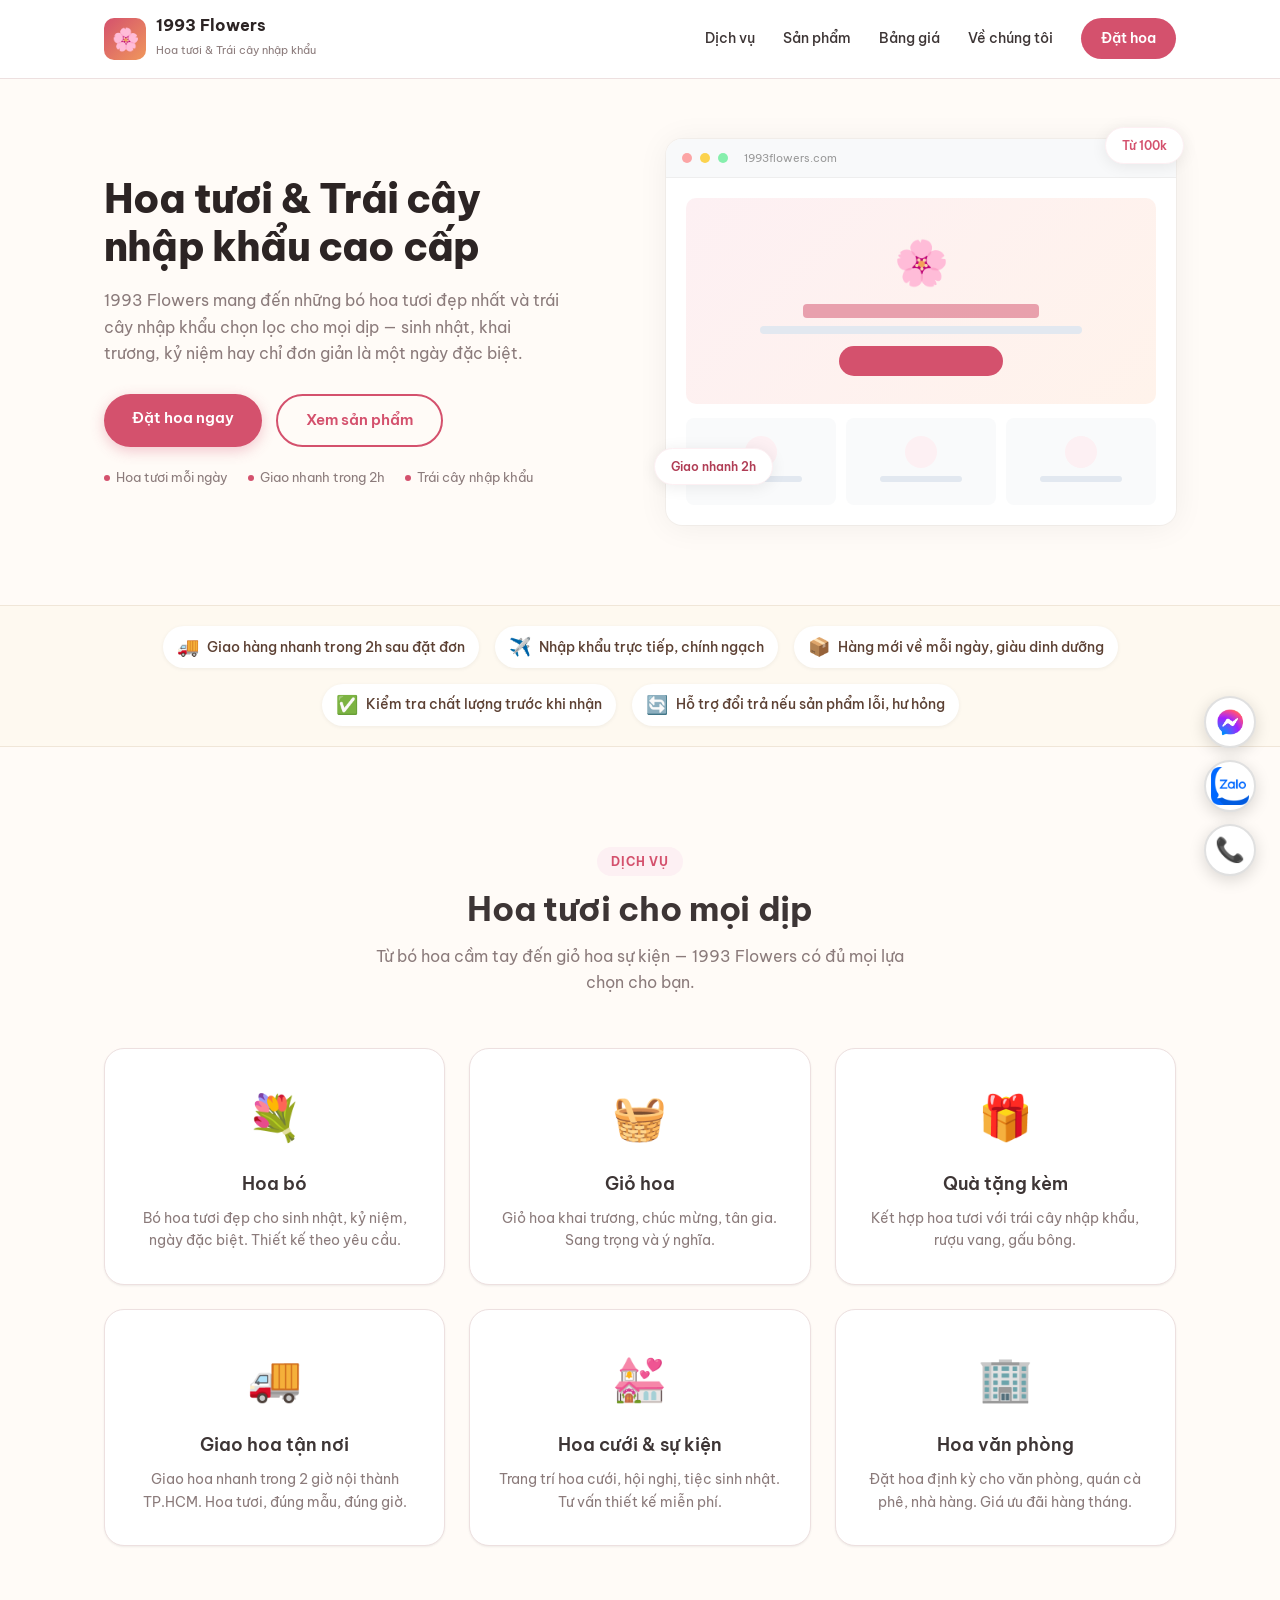
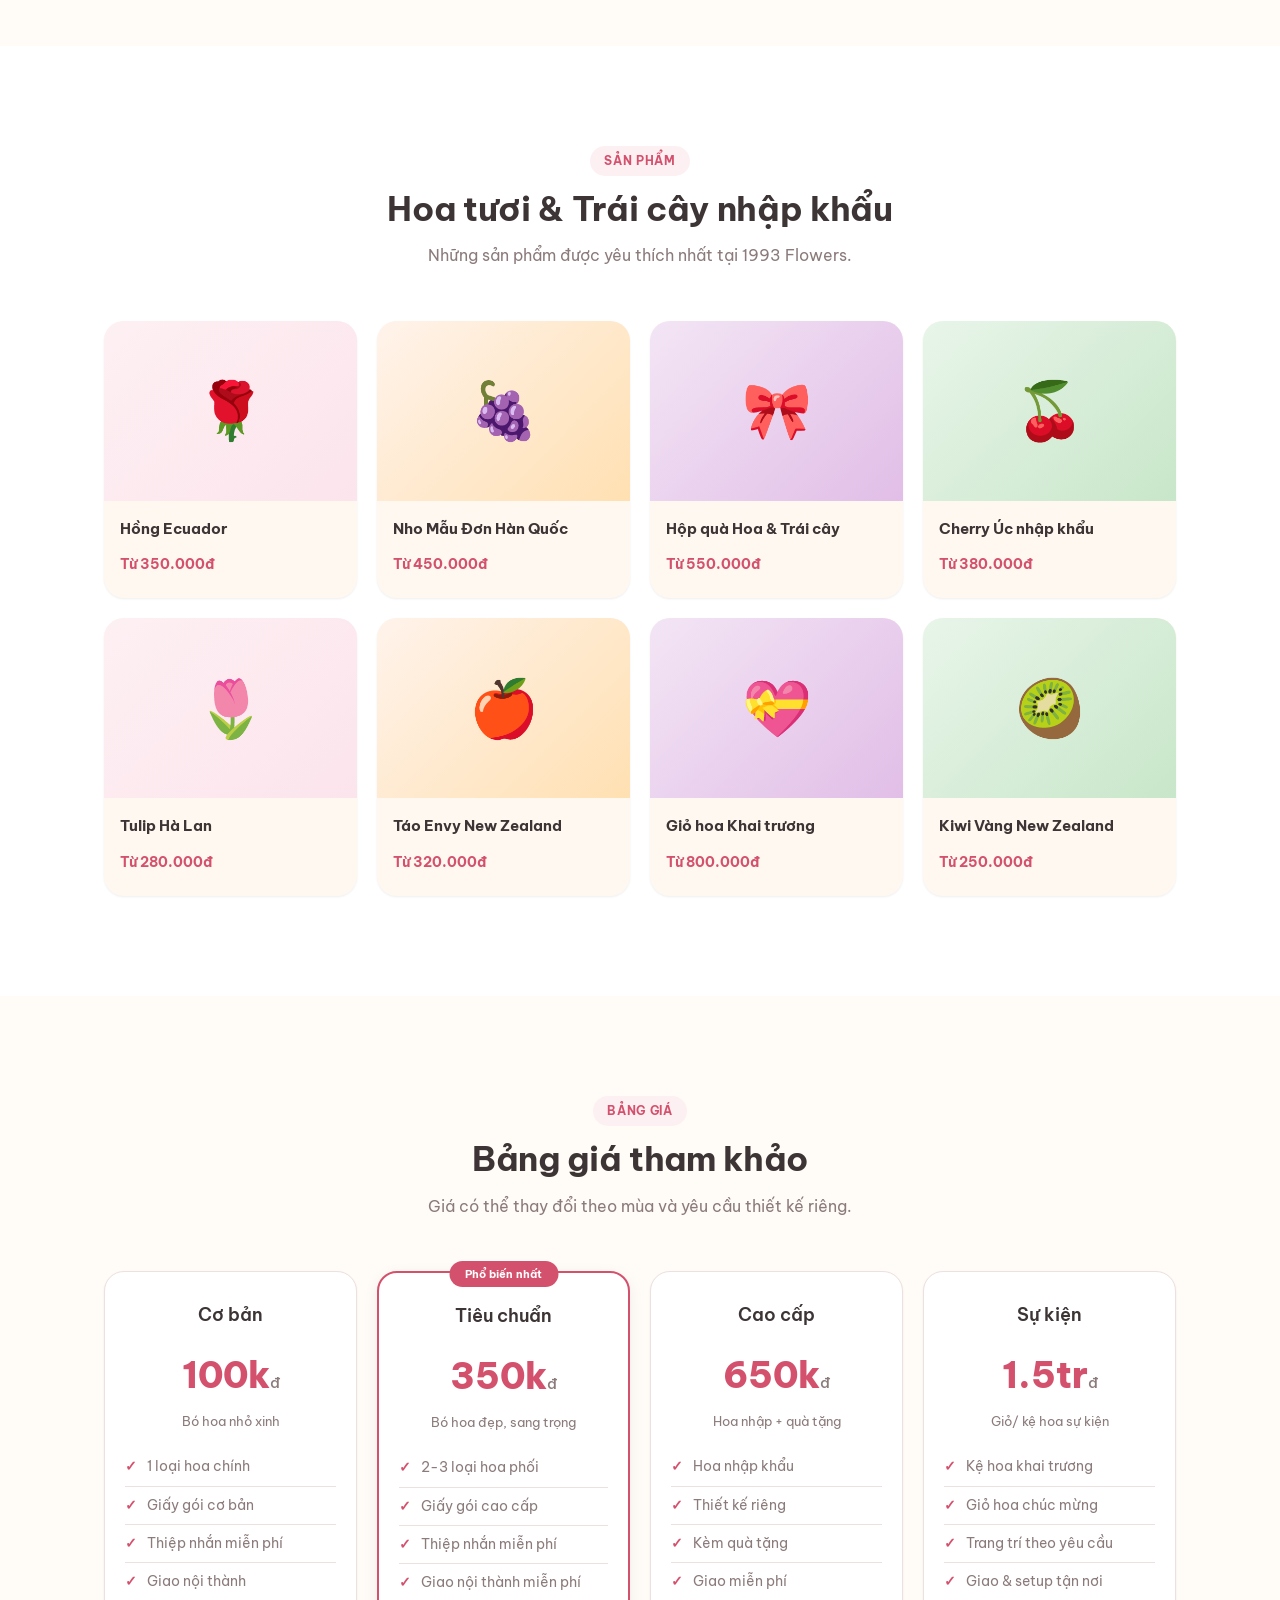
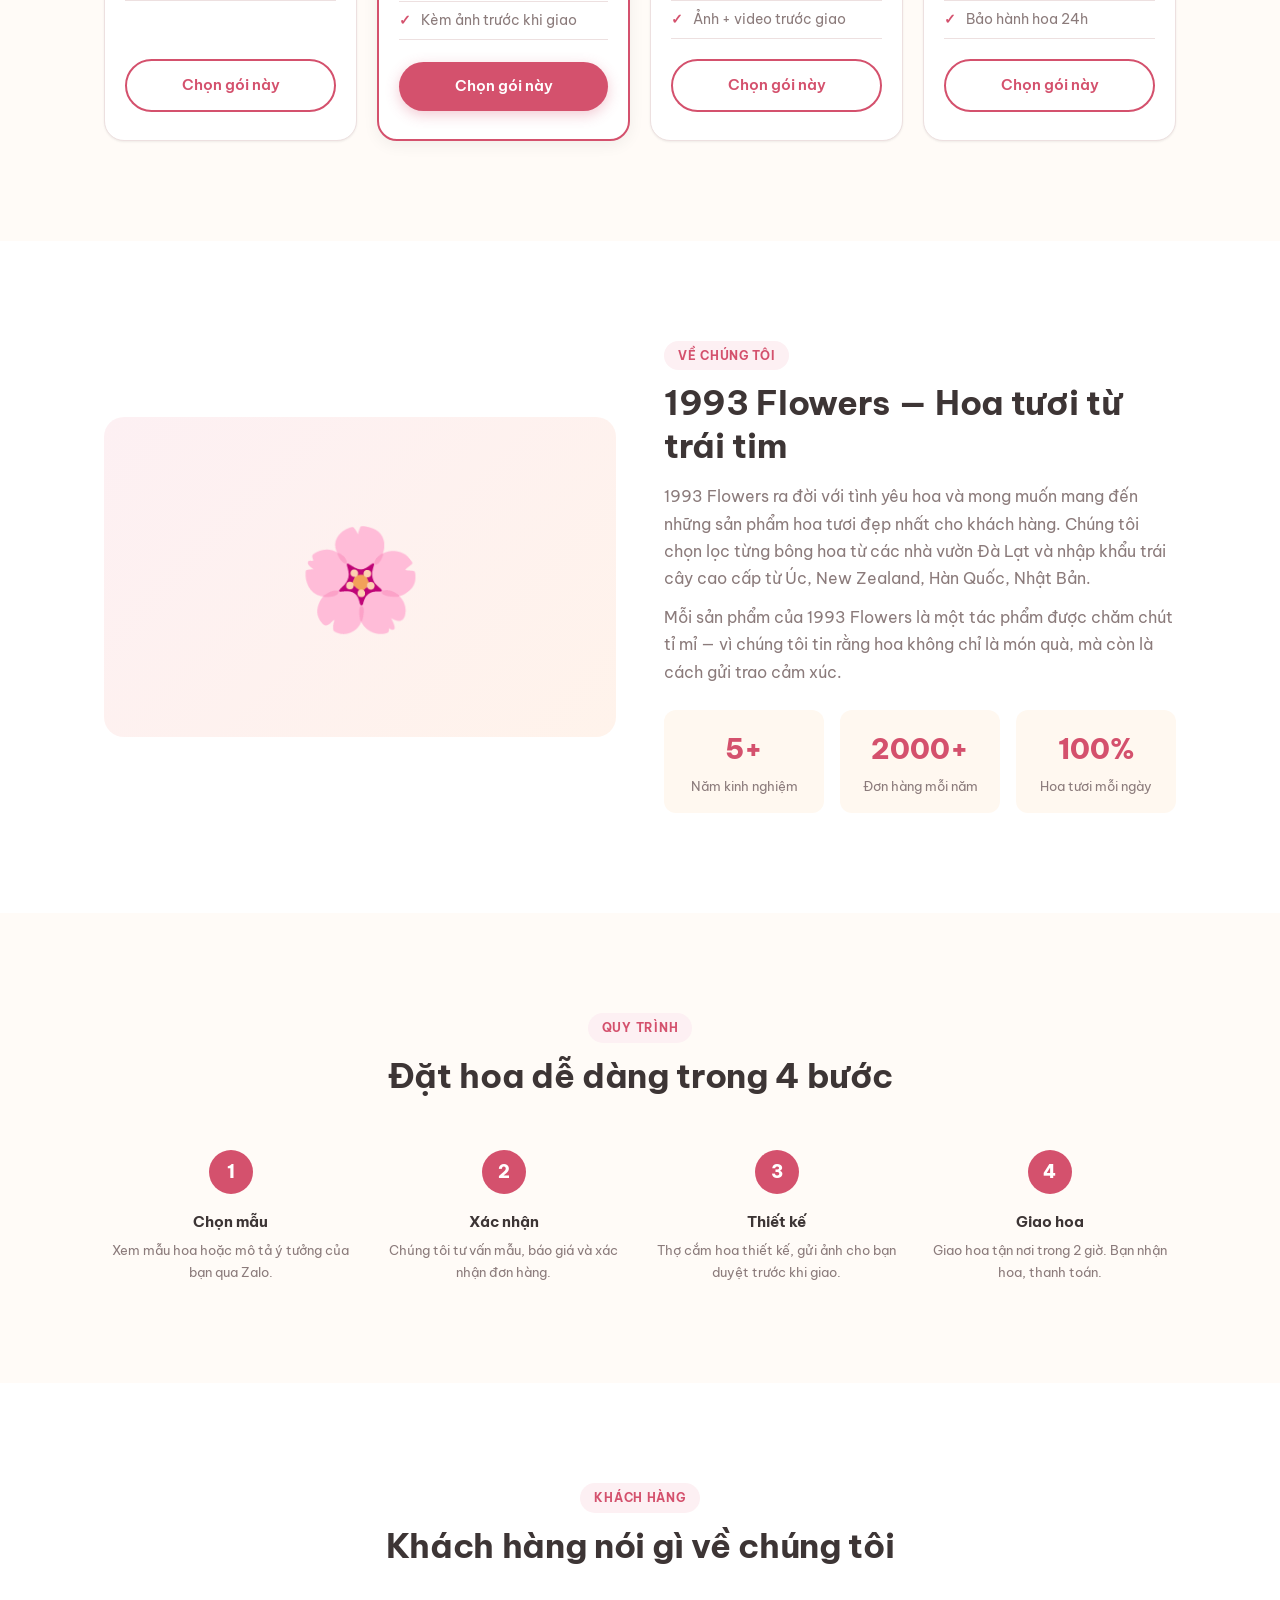
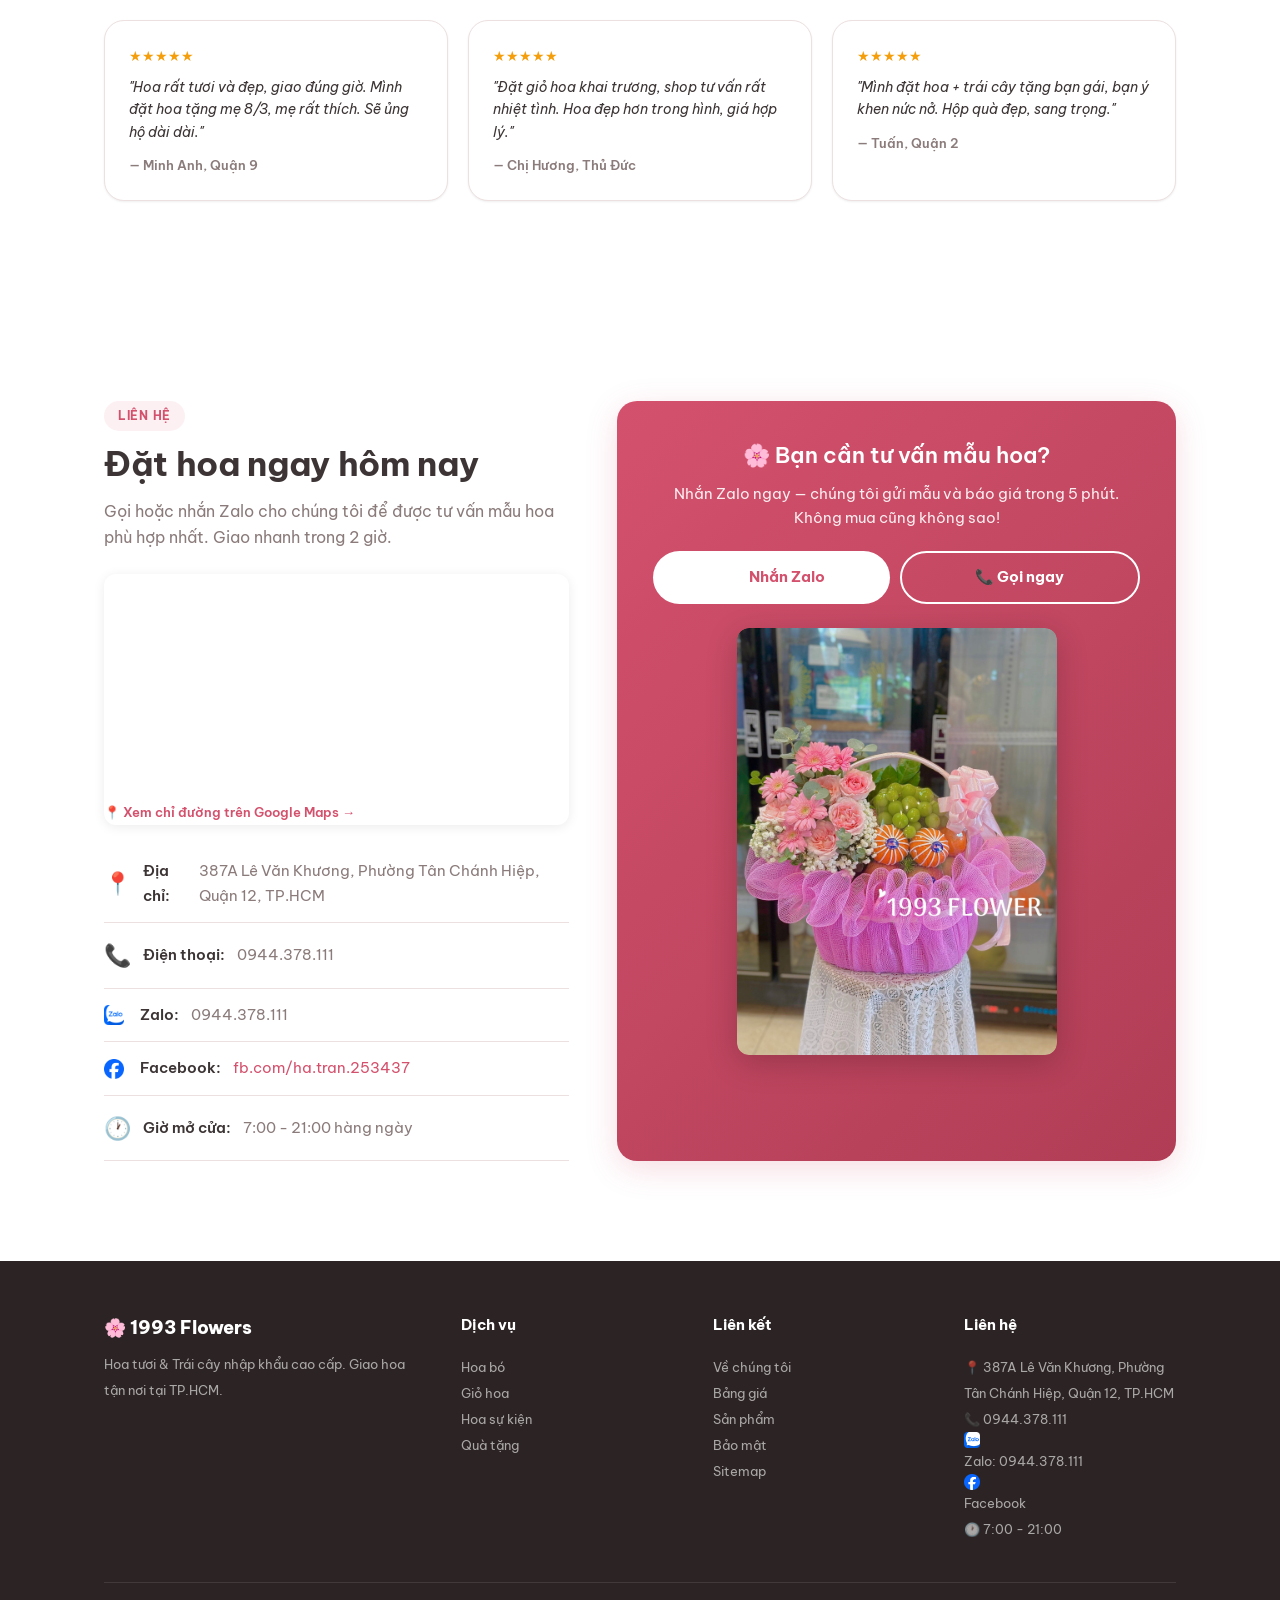
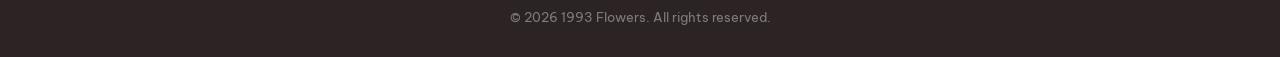
==== index.html @ 3d6bf8b6 "Initial commit: 1993 Flowers website - hoa tuoi & trai cay nhap khau" ====
<!DOCTYPE html>
<html lang="vi">
<head>
  <meta charset="UTF-8" />
  <meta name="viewport" content="width=device-width, initial-scale=1.0" />
  <meta name="robots" content="index, follow, max-snippet:160, max-image-preview:large" />
  <link rel="preconnect" href="https://fonts.googleapis.com">
  <link rel="preconnect" href="https://fonts.gstatic.com" crossorigin>
  <link href="https://fonts.googleapis.com/css2?family=Be+Vietnam+Pro:wght@400;600;700;800&display=swap" rel="stylesheet">
  <title>1993 Flowers — Hoa tươi & Trái cây nhập khẩu Quận 12</title>
  <meta name="description" content="1993 Flowers chuyên hoa tươi, hoa sự kiện và trái cây nhập khẩu cao cấp tại Quận 12, TP.HCM. Giao hoa tận nơi, đẹp và tươi mới mỗi ngày." />
  <meta property="og:title" content="1993 Flowers — Hoa tươi & Trái cây nhập khẩu Quận 12" />
  <meta property="og:description" content="1993 Flowers chuyên hoa tươi và trái cây nhập khẩu cao cấp tại Quận 12. Giao hoa tận nơi." />
  <meta property="og:type" content="website" />
  <meta property="og:locale" content="vi_VN" />
  <meta property="og:url" content="https://1993flowers.com/" />
  <meta property="og:image" content="https://1993flowers.com/images/og-image.png" />
  <meta name="twitter:card" content="summary_large_image" />
  <meta name="twitter:title" content="1993 Flowers — Hoa tươi & Trái cây nhập khẩu Quận 12" />
  <meta name="twitter:description" content="1993 Flowers chuyên hoa tươi và trái cây nhập khẩu cao cấp tại Quận 12." />
  <meta name="twitter:image" content="https://1993flowers.com/images/og-image.png" />
  <link rel="icon" href="data:image/svg+xml,<svg xmlns=%27http://www.w3.org/2000/svg%27 viewBox=%270 0 100 100%27><text y=%27.9em%27 font-size=%2790%27>🌸</text></svg>" />
  <link rel="canonical" href="https://1993flowers.com/" />
  <meta name="theme-color" content="#D4516D" />
  <link rel="stylesheet" href="css/style.css" />
  <script type="application/ld+json">
  {"@context":"https://schema.org","@graph":[{"@type":"Florist","@id":"https://1993flowers.com/#florist","name":"1993 Flowers","alternateName":["Tiệm Hoa 1993"],"url":"https://1993flowers.com/","address":{"@type":"PostalAddress","streetAddress":"387A Lê Văn Khương, Phường Tân Chánh Hiệp","addressLocality":"Quận 12, TP.HCM","addressCountry":"VN"},""telephone":"+849****8111","sameAs":["https://www.facebook.com/ha.tran.253437"],"priceRange"0đ - 5.000.000đ","image":"https://1993flowers.com/images/og-image.png"},{"@type":"WebSite","@id":"https://1993flowers.com/#website","name":"1993 Flowers","url":"https://1993flowers.com/"}]}
  </script>
</head>
<body>

<header class="site-header" id="top">
  <div class="container header-inner">
    <a class="logo" href="#top">
      <div class="logo-icon">🌸</div>
      <span class="logo-text"><strong>1993 Flowers</strong><small>Hoa tươi & Trái cây nhập khẩu</small></span>
    </a>
    <button class="nav-toggle" onclick="toggleNav()" aria-label="Mở menu"><span></span><span></span><span></span></button>
    <nav class="main-nav">
      <a href="#services">Dịch vụ</a><a href="#products">Sản phẩm</a><a href="#pricing">Bảng giá</a><a href="#about">Về chúng tôi</a><a href="#contact" class="nav-cta">Đặt hoa</a>
    </nav>
  </div>
</header>

<main>

<section class="hero"><div class="container"><div class="hero-grid">
<div class="hero-content">
  <h1>Hoa tươi & Trái cây<br>nhập khẩu cao cấp</h1>
  <p>1993 Flowers mang đến những bó hoa tươi đẹp nhất và trái cây nhập khẩu chọn lọc cho mọi dịp — sinh nhật, khai trương, kỷ niệm hay chỉ đơn giản là một ngày đặc biệt.</p>
  <div class="hero-actions"><a href="#contact" class="btn btn-primary">Đặt hoa ngay</a><a href="#products" class="btn btn-outline">Xem sản phẩm</a></div>
  <div class="hero-trust"><span>Hoa tươi mỗi ngày</span><span>Giao nhanh trong 2h</span><span>Trái cây nhập khẩu</span></div>
</div>
<div class="hero-visual">
  <div class="hero-mockup">
    <div class="mockup-bar"><span></span><span></span><span></span><div class="mockup-url">1993flowers.com</div></div>
    <div class="mockup-body">
      <div class="mockup-banner"><div class="mockup-icon">🌸</div><div class="mockup-title"></div><div class="mockup-text"></div><div class="mockup-btn"></div></div>
      <div class="mockup-cards">
        <div class="mockup-card"><div class="mockup-card-dot"></div><div class="mockup-card-line"></div></div>
        <div class="mockup-card"><div class="mockup-card-dot"></div><div class="mockup-card-line"></div></div>
        <div class="mockup-card"><div class="mockup-card-dot"></div><div class="mockup-card-line"></div></div>
      </div>
    </div>
  </div>
  <div class="hero-float hero-float-price">Từ 100k</div>
  <div class="hero-float hero-float-mobile">Giao nhanh 2h</div>
</div>
</div></div></section>

<section class="commitment-strip"><div class="container">
<div class="commitment-grid">
<div class="commitment-item"><span class="commitment-icon">🚚</span><span>Giao hàng nhanh trong 2h sau đặt đơn</span></div>
<div class="commitment-item"><span class="commitment-icon">✈️</span><span>Nhập khẩu trực tiếp, chính ngạch</span></div>
<div class="commitment-item"><span class="commitment-icon">📦</span><span>Hàng mới về mỗi ngày, giàu dinh dưỡng</span></div>
<div class="commitment-item"><span class="commitment-icon">✅</span><span>Kiểm tra chất lượng trước khi nhận</span></div>
<div class="commitment-item"><span class="commitment-icon">🔄</span><span>Hỗ trợ đổi trả nếu sản phẩm lỗi, hư hỏng</span></div>
</div>
</div></section>

<section class="section" id="services"><div class="container">
<div class="section-header"><span class="tag">Dịch vụ</span><h2>Hoa tươi cho mọi dịp</h2><p>Từ bó hoa cầm tay đến giỏ hoa sự kiện — 1993 Flowers có đủ mọi lựa chọn cho bạn.</p></div>
<div class="services-grid">
<div class="service-card"><div class="service-icon">💐</div><h3>Hoa bó</h3><p>Bó hoa tươi đẹp cho sinh nhật, kỷ niệm, ngày đặc biệt. Thiết kế theo yêu cầu.</p></div>
<div class="service-card"><div class="service-icon">🧺</div><h3>Giỏ hoa</h3><p>Giỏ hoa khai trương, chúc mừng, tân gia. Sang trọng và ý nghĩa.</p></div>
<div class="service-card"><div class="service-icon">🎁</div><h3>Quà tặng kèm</h3><p>Kết hợp hoa tươi với trái cây nhập khẩu, rượu vang, gấu bông.</p></div>
<div class="service-card"><div class="service-icon">🚚</div><h3>Giao hoa tận nơi</h3><p>Giao hoa nhanh trong 2 giờ nội thành TP.HCM. Hoa tươi, đúng mẫu, đúng giờ.</p></div>
<div class="service-card"><div class="service-icon">💒</div><h3>Hoa cưới & sự kiện</h3><p>Trang trí hoa cưới, hội nghị, tiệc sinh nhật. Tư vấn thiết kế miễn phí.</p></div>
<div class="service-card"><div class="service-icon">🏢</div><h3>Hoa văn phòng</h3><p>Đặt hoa định kỳ cho văn phòng, quán cà phê, nhà hàng. Giá ưu đãi hàng tháng.</p></div>
</div></div></section>

<section class="section products" id="products"><div class="container">
<div class="section-header"><span class="tag">Sản phẩm</span><h2>Hoa tươi & Trái cây nhập khẩu</h2><p>Những sản phẩm được yêu thích nhất tại 1993 Flowers.</p></div>
<div class="products-grid">
<div class="product-card"><div class="product-img rose">🌹</div><div class="product-info"><h4>Hồng Ecuador</h4><div class="price">Từ 350.000đ</div></div></div>
<div class="product-card"><div class="product-img fruit">🍇</div><div class="product-info"><h4>Nho Mẫu Đơn Hàn Quốc</h4><div class="price">Từ 450.000đ</div></div></div>
<div class="product-card"><div class="product-img box">🎀</div><div class="product-info"><h4>Hộp quà Hoa & Trái cây</h4><div class="price">Từ 550.000đ</div></div></div>
<div class="product-card"><div class="product-img mix">🍒</div><div class="product-info"><h4>Cherry Úc nhập khẩu</h4><div class="price">Từ 380.000đ</div></div></div>
<div class="product-card"><div class="product-img rose">🌷</div><div class="product-info"><h4>Tulip Hà Lan</h4><div class="price">Từ 280.000đ</div></div></div>
<div class="product-card"><div class="product-img fruit">🍎</div><div class="product-info"><h4>Táo Envy New Zealand</h4><div class="price">Từ 320.000đ</div></div></div>
<div class="product-card"><div class="product-img box">💝</div><div class="product-info"><h4>Giỏ hoa Khai trương</h4><div class="price">Từ 800.000đ</div></div></div>
<div class="product-card"><div class="product-img mix">🥝</div><div class="product-info"><h4>Kiwi Vàng New Zealand</h4><div class="price">Từ 250.000đ</div></div></div>
</div></div></section>

<section class="section" id="pricing"><div class="container">
<div class="section-header"><span class="tag">Bảng giá</span><h2>Bảng giá tham khảo</h2><p>Giá có thể thay đổi theo mùa và yêu cầu thiết kế riêng.</p></div>
<div class="pricing-grid">
<div class="pricing-card"><h3>Cơ bản</h3><div class="price">100k<span>đ</span></div><div class="price-desc">Bó hoa nhỏ xinh</div><ul><li>1 loại hoa chính</li><li>Giấy gói cơ bản</li><li>Thiệp nhắn miễn phí</li><li>Giao nội thành</li></ul><a href="#contact" class="btn btn-outline">Chọn gói này</a></div>
<div class="pricing-card popular"><div class="popular-tag">Phổ biến nhất</div><h3>Tiêu chuẩn</h3><div class="price">350k<span>đ</span></div><div class="price-desc">Bó hoa đẹp, sang trọng</div><ul><li>2-3 loại hoa phối</li><li>Giấy gói cao cấp</li><li>Thiệp nhắn miễn phí</li><li>Giao nội thành miễn phí</li><li>Kèm ảnh trước khi giao</li></ul><a href="#contact" class="btn btn-primary">Chọn gói này</a></div>
<div class="pricing-card"><h3>Cao cấp</h3><div class="price">650k<span>đ</span></div><div class="price-desc">Hoa nhập + quà tặng</div><ul><li>Hoa nhập khẩu</li><li>Thiết kế riêng</li><li>Kèm quà tặng</li><li>Giao miễn phí</li><li>Ảnh + video trước giao</li></ul><a href="#contact" class="btn btn-outline">Chọn gói này</a></div>
<div class="pricing-card"><h3>Sự kiện</h3><div class="price">1.5tr<span>đ</span></div><div class="price-desc">Giỏ/ kệ hoa sự kiện</div><ul><li>Kệ hoa khai trương</li><li>Giỏ hoa chúc mừng</li><li>Trang trí theo yêu cầu</li><li>Giao & setup tận nơi</li><li>Bảo hành hoa 24h</li></ul><a href="#contact" class="btn btn-outline">Chọn gói này</a></div>
</div></div></section>

<section class="section about" id="about"><div class="container"><div class="about-grid">
<div class="about-visual">🌸</div>
<div class="about-text">
<span class="tag">Về chúng tôi</span>
<h2>1993 Flowers — Hoa tươi từ trái tim</h2>
<p>1993 Flowers ra đời với tình yêu hoa và mong muốn mang đến những sản phẩm hoa tươi đẹp nhất cho khách hàng. Chúng tôi chọn lọc từng bông hoa từ các nhà vườn Đà Lạt và nhập khẩu trái cây cao cấp từ Úc, New Zealand, Hàn Quốc, Nhật Bản.</p>
<p>Mỗi sản phẩm của 1993 Flowers là một tác phẩm được chăm chút tỉ mỉ — vì chúng tôi tin rằng hoa không chỉ là món quà, mà còn là cách gửi trao cảm xúc.</p>
<div class="about-stats"><div class="stat"><div class="stat-num">5+</div><div class="stat-label">Năm kinh nghiệm</div></div><div class="stat"><div class="stat-num">2000+</div><div class="stat-label">Đơn hàng mỗi năm</div></div><div class="stat"><div class="stat-num">100%</div><div class="stat-label">Hoa tươi mỗi ngày</div></div></div>
</div></div></div></section>

<section class="section"><div class="container">
<div class="section-header"><span class="tag">Quy trình</span><h2>Đặt hoa dễ dàng trong 4 bước</h2></div>
<div class="steps">
<div class="step"><h4>Chọn mẫu</h4><p>Xem mẫu hoa hoặc mô tả ý tưởng của bạn qua Zalo.</p></div>
<div class="step"><h4>Xác nhận</h4><p>Chúng tôi tư vấn mẫu, báo giá và xác nhận đơn hàng.</p></div>
<div class="step"><h4>Thiết kế</h4><p>Thợ cắm hoa thiết kế, gửi ảnh cho bạn duyệt trước khi giao.</p></div>
<div class="step"><h4>Giao hoa</h4><p>Giao hoa tận nơi trong 2 giờ. Bạn nhận hoa, thanh toán.</p></div>
</div></div></section>

<section class="section products"><div class="container">
<div class="section-header"><span class="tag">Khách hàng</span><h2>Khách hàng nói gì về chúng tôi</h2></div>
<div class="testimonials-grid">
<div class="testimonial"><div class="stars">★★★★★</div><p>"Hoa rất tươi và đẹp, giao đúng giờ. Mình đặt hoa tặng mẹ 8/3, mẹ rất thích. Sẽ ủng hộ dài dài."</p><div class="author">— Minh Anh, Quận 9</div></div>
<div class="testimonial"><div class="stars">★★★★★</div><p>"Đặt giỏ hoa khai trương, shop tư vấn rất nhiệt tình. Hoa đẹp hơn trong hình, giá hợp lý."</p><div class="author">— Chị Hương, Thủ Đức</div></div>
<div class="testimonial"><div class="stars">★★★★★</div><p>"Mình đặt hoa + trái cây tặng bạn gái, bạn ý khen nức nở. Hộp quà đẹp, sang trọng."</p><div class="author">— Tuấn, Quận 2</div></div>
</div></div></section>

<section class="section contact-section" id="contact"><div class="container"><div class="contact-grid">
<div class="contact-info">
<span class="tag">Liên hệ</span><h2>Đặt hoa ngay hôm nay</h2>
<p>Gọi hoặc nhắn Zalo cho chúng tôi để được tư vấn mẫu hoa phù hợp nhất. Giao nhanh trong 2 giờ.</p>
<!-- Google Maps -->
<div class="contact-map">
<iframe src="https://maps.google.com/maps?q=387A+L%C3%AA+V%C4%83n+Kh%C6%B0%C6%A1ng,+T%C3%A2n+Ch%C3%A1nh+Hi%E1%BB%87p,+Qu%E1%BA%ADn+12,+TP.HCM&output=embed" 
width="100%" height="220" style="border:0;border-radius:12px" allowfullscreen="" loading="lazy" 
referrerpolicy="no-referrer-when-downgrade" title="Bản đồ 1993 Flowers"></iframe>
<a href="https://maps.google.com/maps?q=387A+L%C3%AA+V%C4%83n+Kh%C6%B0%C6%A1ng,+T%C3%A2n+Ch%C3%A1nh+Hi%E1%BB%87p,+Qu%E1%BA%ADn+12,+TP.HCM" 
target="_blank" rel="noopener" class="map-directions">📍 Xem chỉ đường trên Google Maps →</a>
</div>
<ul class="contact-list">
<li><span class="contact-icon">📍</span><strong>Địa chỉ:</strong> 387A Lê Văn Khương, Phường Tân Chánh Hiệp, Quận 12, TP.HCM</li>
<li><span class="contact-icon">📞</span><strong>Điện thoại:</strong> 0944.378.111</li>
<li><img src="images/Zalo.webp" alt="Zalo" class="contact-icon-img"><strong>Zalo:</strong> 0944.378.111</li>
<li><img src="images/facebook.webp" alt="Facebook" class="contact-icon-img"><strong>Facebook:</strong> <a href="https://www.facebook.com/ha.tran.253437" target="_blank" rel="noopener">fb.com/ha.tran.253437</a></li>
<li><span class="contact-icon">🕐</span><strong>Giờ mở cửa:</strong> 7:00 - 21:00 hàng ngày</li>
</ul></div>
<div class="cta-box">
<h3>🌸 Bạn cần tư vấn mẫu hoa?</h3>
<p>Nhắn Zalo ngay — chúng tôi gửi mẫu và báo giá trong 5 phút. Không mua cũng không sao!</p>
<div class="cta-buttons">
<a href="https://zalo.me/0944378111" class="btn btn-white"><img src="images/Zalo.webp" alt="" class="btn-icon"> Nhắn Zalo</a>
<a href="tel:0944378111" class="btn btn-white btn-outline-white">📞 Gọi ngay</a>
</div>
<div class="cta-image">
<img src="images/chia-se.jpg" alt="1993 Flowers" loading="lazy">
</div>
</div></div></div></section>
</main>

<footer class="site-footer"><div class="container">
<div class="footer-grid">
<div class="footer-col"><div class="footer-logo">🌸 1993 Flowers</div><p>Hoa tươi & Trái cây nhập khẩu cao cấp. Giao hoa tận nơi tại TP.HCM.</p></div>
<div class="footer-col"><h4>Dịch vụ</h4><a href="#services">Hoa bó</a><a href="#services">Giỏ hoa</a><a href="#services">Hoa sự kiện</a><a href="#services">Quà tặng</a></div>
<div class="footer-col"><h4>Liên kết</h4><a href="#about">Về chúng tôi</a><a href="#pricing">Bảng giá</a><a href="#products">Sản phẩm</a><a href="privacy.html">Bảo mật</a><a href="sitemap.xml">Sitemap</a></div>
<div class="footer-col"><h4>Liên hệ</h4><p>📍 387A Lê Văn Khương, Phường Tân Chánh Hiệp, Quận 12, TP.HCM</p><p>📞 0944.378.111</p><p><img src="images/Zalo.webp" alt="Zalo" class="footer-icon"> Zalo: 0944.378.111</p><p><img src="images/facebook.webp" alt="Facebook" class="footer-icon"> <a href="https://www.facebook.com/ha.tran.253437" target="_blank" rel="noopener" style="color:inherit">Facebook</a></p><p>🕐 7:00 - 21:00</p></div>
</div><div class="footer-bottom">&copy; 2026 1993 Flowers. All rights reserved.</div></div></footer>

<div class="lightbox" id="lightbox" aria-hidden="true" onclick="closeLightbox()">
<button class="lightbox-close" onclick="event.stopPropagation();closeLightbox()">&times;</button>
<img class="lightbox-img" id="lightbox-img" src="" alt="" onclick="event.stopPropagation();closeLightbox()" />
</div>
<div class="floating-contact">
<a href="https://m.me/ha.tran.253437" class="float-messenger" title="Nhắn Messenger" target="_blank" rel="noopener"><img src="images/messenger.png" alt="Messenger" class="float-icon"></a>
<a href="https://zalo.me/0944378111" class="float-zalo" title="Nhắn Zalo"><img src="images/Zalo.webp" alt="Zalo" class="float-icon"></a>
<a href="tel:0944378111" class="float-phone" title="Gọi ngay">📞</a>
</div>
<script src="js/main.js"></script>
</body></html>
---- css/style.css ----
/* ═══════════ 1993 Flowers ═══════════ */
*,*::before,*::after{box-sizing:border-box;margin:0;padding:0}
html{scroll-behavior:smooth}
body{font-family:'Be Vietnam Pro',Arial,Helvetica,sans-serif;-webkit-font-smoothing:antialiased;background:var(--cream);color:var(--text);font-size:16px;line-height:1.65}
img{max-width:100%;height:auto;display:block}
a{color:var(--primary);text-decoration:none}
a:hover{text-decoration:underline}
.container{max-width:var(--max-width);margin:0 auto;padding:0 24px}

:root{
--primary:#D4516D;--primary-dark:#B03D55;--primary-light:#FDF0F3;
--accent:#F0975C;--accent-light:#FFF3EB;
--cream:#FFFBF7;--cream-warm:#FFF8F0;--white:#FFFFFF;
--dark:#2C2424;--text:#3D3535;--muted:#8B7B7B;--border:#EDE0E0;
--radius:12px;--radius-lg:20px;
--shadow:0 1px 3px rgba(0,0,0,.04),0 1px 2px rgba(0,0,0,.03);
--shadow-md:0 4px 16px rgba(0,0,0,.06);
--shadow-lg:0 12px 40px rgba(0,0,0,.08);
--max-width:1120px;--section-gap:100px}

h1{font-family:'Be Vietnam Pro',Arial,Helvetica,sans-serif;font-size:clamp(28px,4vw,40px);font-weight:800;letter-spacing:-.02em;line-height:1.2}
h2{font-family:'Be Vietnam Pro',Arial,Helvetica,sans-serif;font-size:clamp(24px,3vw,34px);font-weight:700;letter-spacing:-.01em;line-height:1.25}
h3{font-size:18px;font-weight:600}
.section{padding:var(--section-gap) 0}
.section-header{text-align:center;margin-bottom:52px}
.section-header h2{margin-bottom:12px}
.section-header p{color:var(--muted);font-size:16px;max-width:540px;margin:0 auto}
.tag{display:inline-block;background:var(--primary-light);color:var(--primary);font-size:12px;font-weight:700;padding:5px 14px;border-radius:20px;text-transform:uppercase;letter-spacing:.06em;margin-bottom:12px}

.btn{display:inline-block;padding:12px 28px;border-radius:50px;font-weight:600;font-size:15px;cursor:pointer;border:none;transition:all .2s;text-align:center;text-decoration:none}
.btn-primary{background:var(--primary);color:white;box-shadow:0 4px 14px rgba(212,81,109,.3)}
.btn-primary:hover{background:var(--primary-dark);transform:translateY(-1px);box-shadow:0 6px 20px rgba(212,81,109,.4);text-decoration:none;color:white}
.btn-outline{background:transparent;color:var(--primary);border:2px solid var(--primary)}
.btn-outline:hover{background:var(--primary);color:white;text-decoration:none}
.btn-accent{background:var(--accent);color:white;box-shadow:0 4px 14px rgba(240,151,92,.3)}
.btn-accent:hover{background:#E0864A;transform:translateY(-1px);text-decoration:none;color:white}
.btn-white{background:white;color:var(--primary);font-weight:700}
.btn-white:hover{background:var(--cream-warm);text-decoration:none}

.site-header{padding:16px 0;background:rgba(255,255,255,.92);backdrop-filter:blur(12px);position:sticky;top:0;z-index:100;border-bottom:1px solid var(--border)}
.header-inner{display:flex;align-items:center;justify-content:space-between}
.logo{display:flex;align-items:center;gap:10px;text-decoration:none}
.logo-icon{width:42px;height:42px;background:linear-gradient(135deg,var(--primary),var(--accent));border-radius:10px;display:flex;align-items:center;justify-content:center;font-size:22px;color:white}
.logo-text strong{display:block;font-size:16px;color:var(--dark);font-weight:700;line-height:1.2}
.logo-text small{font-size:11px;color:var(--muted);font-weight:400}
.main-nav{display:flex;gap:28px;align-items:center}
.main-nav a{font-size:14px;font-weight:500;color:var(--text);text-decoration:none}
.main-nav a:hover{color:var(--primary);text-decoration:none}
.nav-cta{background:var(--primary)!important;color:white!important;padding:9px 20px!important;border-radius:50px!important;font-weight:600!important}
.nav-toggle{display:none;background:none;border:none;cursor:pointer;padding:8px}
.nav-toggle span{display:block;width:22px;height:2px;background:var(--text);margin:5px 0;border-radius:2px;transition:.3s}

.hero{padding:60px 0 80px;overflow:hidden}
.hero-grid{display:grid;grid-template-columns:1fr 1fr;gap:52px;align-items:center}
.hero-content h1{margin-bottom:16px;color:var(--dark)}
.hero-content p{color:var(--muted);font-size:16px;max-width:460px;margin-bottom:28px}
.hero-actions{display:flex;gap:14px;flex-wrap:wrap}
.hero-trust{display:flex;gap:20px;margin-top:20px;flex-wrap:wrap}
.hero-trust span{font-size:13px;color:var(--muted);display:flex;align-items:center;gap:6px}
.hero-trust span::before{content:'';display:inline-block;width:6px;height:6px;border-radius:50%;background:var(--primary)}
.hero-visual{position:relative}
.hero-mockup{background:var(--white);border-radius:16px;box-shadow:0 2px 32px rgba(0,0,0,.06),0 0 0 1px rgba(0,0,0,.03);overflow:hidden}
.mockup-bar{background:#F8F9FA;padding:10px 16px;display:flex;align-items:center;gap:8px;border-bottom:1px solid #EEE}
.mockup-bar span{width:10px;height:10px;border-radius:50%}
.mockup-bar span:nth-child(1){background:#FCA5A5}
.mockup-bar span:nth-child(2){background:#FCD34D}
.mockup-bar span:nth-child(3){background:#86EFAC}
.mockup-url{font-size:11px;color:#999;margin-left:8px}
.mockup-body{padding:20px}
.mockup-banner{background:linear-gradient(135deg,var(--primary-light),var(--accent-light));border-radius:10px;padding:28px 20px;text-align:center;margin-bottom:14px}
.mockup-icon{font-size:44px;margin-bottom:6px}
.mockup-title{height:14px;background:var(--primary);border-radius:4px;width:55%;margin:0 auto 8px;opacity:.5}
.mockup-text{height:8px;background:#E2E8F0;border-radius:4px;width:75%;margin:0 auto 12px}
.mockup-btn{height:30px;background:var(--primary);border-radius:20px;width:38%;margin:0 auto}
.mockup-cards{display:grid;grid-template-columns:repeat(3,1fr);gap:10px}
.mockup-card{background:#F9FAFB;border-radius:8px;padding:18px 12px;text-align:center}
.mockup-card-dot{width:32px;height:32px;background:var(--primary-light);border-radius:50%;margin:0 auto 8px}
.mockup-card-line{height:6px;background:#E2E8F0;border-radius:3px;margin:5px auto;width:65%}
.hero-float{position:absolute;background:white;border-radius:20px;padding:8px 16px;font-size:12px;font-weight:600;box-shadow:0 2px 16px rgba(0,0,0,.08);border:1.5px solid var(--primary-light)}
.hero-float-price{top:-12px;right:-8px;color:var(--primary)}
.hero-float-mobile{bottom:40px;left:-12px;color:var(--primary-dark)}
/* ===== Cam kết dịch vụ ===== */
.commitment-strip{background:var(--bg-cream, #fef9f0);padding:20px 0;border-top:1px solid #f0e6d8;border-bottom:1px solid #f0e6d8}
.commitment-grid{display:flex;flex-wrap:wrap;gap:16px;justify-content:center;align-items:center}
.commitment-item{display:flex;align-items:center;gap:8px;font-size:14px;font-weight:500;color:#5c4033;white-space:nowrap;padding:6px 14px;background:white;border-radius:24px;box-shadow:0 1px 4px rgba(0,0,0,.06)}
.commitment-icon{font-size:18px}
@media(max-width:768px){.commitment-grid{flex-direction:column;align-items:flex-start}.commitment-item{white-space:normal}}


.services-grid{display:grid;grid-template-columns:repeat(3,1fr);gap:24px}
.service-card{background:var(--white);border-radius:var(--radius-lg);padding:32px 24px;text-align:center;box-shadow:var(--shadow);border:1px solid var(--border);transition:transform .2s,box-shadow .2s}
.service-card:hover{transform:translateY(-4px);box-shadow:var(--shadow-lg)}
.service-icon{font-size:44px;margin-bottom:16px}
.service-card h3{margin-bottom:8px}
.service-card p{color:var(--muted);font-size:14px;line-height:1.6}

.products{background:var(--white)}
.products-grid{display:grid;grid-template-columns:repeat(4,1fr);gap:20px}
.product-card{background:var(--cream-warm);border-radius:var(--radius-lg);overflow:hidden;box-shadow:var(--shadow);transition:transform .2s}
.product-card:hover{transform:translateY(-3px)}
.product-img{height:180px;display:flex;align-items:center;justify-content:center;font-size:56px}
.product-img.rose{background:linear-gradient(135deg,#FDF0F3,#FCE4EC)}
.product-img.fruit{background:linear-gradient(135deg,#FFF3EB,#FFE0B2)}
.product-img.box{background:linear-gradient(135deg,#F3E5F5,#E1BEE7)}
.product-img.mix{background:linear-gradient(135deg,#E8F5E9,#C8E6C9)}
.product-info{padding:16px}
.product-info h4{font-size:15px;margin-bottom:4px}
.product-info .price{color:var(--primary);font-weight:700;font-size:14px}

.pricing-grid{display:grid;grid-template-columns:repeat(4,1fr);gap:20px}
.pricing-card{background:var(--white);border-radius:var(--radius-lg);padding:28px 20px;text-align:center;box-shadow:var(--shadow);border:1px solid var(--border);display:flex;flex-direction:column}
.pricing-card.popular{border:2px solid var(--primary);position:relative;box-shadow:var(--shadow-md)}
.popular-tag{position:absolute;top:-12px;left:50%;transform:translateX(-50%);background:var(--primary);color:white;font-size:11px;font-weight:700;padding:4px 16px;border-radius:20px}
.pricing-card h3{margin-bottom:4px}
.price{font-size:36px;font-weight:800;color:var(--primary);margin:12px 0 6px}
.price span{font-size:15px;font-weight:500;color:var(--muted)}
.price-desc{font-size:13px;color:var(--muted);margin-bottom:16px}
.pricing-card ul{list-style:none;text-align:left;margin-bottom:20px;flex:1}
.pricing-card ul li{padding:7px 0 7px 22px;position:relative;font-size:14px;color:var(--muted);border-bottom:1px solid var(--border)}
.pricing-card ul li::before{content:'\2713';position:absolute;left:0;color:var(--primary);font-weight:700}
.pricing-card .btn{margin-top:auto}

.about{background:var(--white)}
.about-grid{display:grid;grid-template-columns:1fr 1fr;gap:48px;align-items:center}
.about-text h2{margin-bottom:16px}
.about-text p{color:var(--muted);margin-bottom:12px;line-height:1.7}
.about-stats{display:grid;grid-template-columns:repeat(3,1fr);gap:16px;margin-top:24px}
.stat{text-align:center;padding:16px;background:var(--cream-warm);border-radius:var(--radius)}
.stat-num{font-size:28px;font-weight:800;color:var(--primary)}
.stat-label{font-size:13px;color:var(--muted);margin-top:4px}
.about-visual{background:linear-gradient(135deg,var(--primary-light),var(--accent-light));border-radius:var(--radius-lg);height:320px;display:flex;align-items:center;justify-content:center;font-size:100px}

.testimonials-grid{display:grid;grid-template-columns:repeat(3,1fr);gap:20px}
.testimonial{background:var(--white);border-radius:var(--radius-lg);padding:24px;box-shadow:var(--shadow);border:1px solid var(--border)}
.testimonial .stars{color:#F59E0B;font-size:14px;margin-bottom:8px}
.testimonial p{color:var(--text);font-size:14px;line-height:1.6;margin-bottom:12px;font-style:italic}
.testimonial .author{font-size:13px;color:var(--muted);font-weight:600}

.steps{counter-reset:step;display:grid;grid-template-columns:repeat(4,1fr);gap:20px}
.step{text-align:center;position:relative}
.step::before{counter-increment:step;content:counter(step);display:block;width:44px;height:44px;border-radius:50%;background:var(--primary);color:white;font-weight:800;font-size:18px;line-height:44px;margin:0 auto 16px}
.step h4{font-size:15px;margin-bottom:6px}
.step p{color:var(--muted);font-size:13px}

.contact-section{background:var(--white)}
.contact-grid{display:grid;grid-template-columns:1fr 1.2fr;gap:48px}
.contact-info h2{margin-bottom:12px}
.contact-info>p{color:var(--muted);margin-bottom:24px}
.contact-list{list-style:none}
.contact-map{margin-bottom:20px;border-radius:12px;overflow:hidden;box-shadow:0 2px 12px rgba(0,0,0,.08)}
.contact-map iframe{display:block}
.map-directions{display:inline-block;margin-top:8px;font-size:13px;font-weight:600;color:var(--primary,#D4516D);text-decoration:none}
.map-directions:hover{text-decoration:underline}

.contact-list li{padding:14px 0;border-bottom:1px solid var(--border);color:var(--muted);display:flex;align-items:center;gap:12px;font-size:15px}
.contact-list strong{color:var(--text);font-weight:600}
.contact-icon{font-size:22px}
.contact-icon-img{width:20px;height:20px;vertical-align:middle;margin-right:4px;object-fit:contain}
.footer-icon{width:16px;height:16px;vertical-align:middle;margin-right:2px;object-fit:contain}
.btn-icon{width:20px;height:20px;vertical-align:middle;margin-right:4px;object-fit:contain;filter:brightness(0) invert(1)}
.float-icon{width:38px;height:38px;object-fit:contain}

.cta-box{background:linear-gradient(135deg,var(--primary),var(--primary-dark));border-radius:var(--radius-lg);padding:36px;color:white;text-align:center;box-shadow:0 8px 32px rgba(212,81,109,.2)}
.cta-buttons{display:flex;gap:10px;flex-wrap:wrap}
.cta-buttons .btn{flex:1;display:flex;align-items:center;justify-content:center;gap:6px;text-align:center;white-space:nowrap;min-width:140px}
.btn-outline-white{background:transparent!important;border:2px solid white!important;color:white!important}
.btn-outline-white:hover{background:white!important;color:var(--primary)!important}
.cta-image{margin:24px auto 0;border-radius:12px;overflow:hidden;max-width:320px;box-shadow:0 8px 32px rgba(0,0,0,.2)}
.cta-image img{width:100%;height:auto;display:block;border-radius:12px}
@media(max-width:768px){
.cta-buttons{flex-direction:column}
.cta-buttons .btn{min-width:auto}
.cta-image{max-width:100%}
}

.cta-box h3{font-size:22px;color:white;margin-bottom:8px}
.cta-box p{opacity:.9;font-size:15px;margin-bottom:20px}

.site-footer{background:var(--dark);color:rgba(255,255,255,.7);padding:52px 0 28px}
.footer-grid{display:grid;grid-template-columns:1.5fr 1fr 1fr 1fr;gap:40px;margin-bottom:40px}
.footer-col h4{color:white;font-size:15px;margin-bottom:16px;font-weight:700}
.footer-col p,.footer-col a{font-size:13px;color:rgba(255,255,255,.6);line-height:2;display:block}
.footer-col a:hover{color:white;text-decoration:none}
.footer-logo{font-size:18px;font-weight:800;color:white;margin-bottom:8px}
.footer-bottom{border-top:1px solid rgba(255,255,255,.1);padding-top:24px;text-align:center;font-size:13px;color:rgba(255,255,255,.4)}

.lightbox{display:none;position:fixed;inset:0;background:rgba(0,0,0,.85);z-index:9999;justify-content:center;align-items:center;cursor:pointer}
.lightbox.open{display:flex}
.lightbox-img{max-width:90vw;max-height:85vh;border-radius:8px;cursor:default}
.lightbox-close{position:absolute;top:20px;right:28px;background:none;border:none;color:white;font-size:40px;cursor:pointer;z-index:10000}

.floating-contact{position:fixed;top:auto;left:auto;bottom:24px;right:24px;z-index:999;display:flex;flex-direction:column;gap:12px}
.floating-contact a{width:52px;height:52px;border-radius:50%;display:flex;align-items:center;justify-content:center;font-size:24px;box-shadow:0 4px 16px rgba(0,0,0,.15);transition:transform .2s;text-decoration:none}
.floating-contact a:hover{transform:scale(1.1)}
.float-zalo{background:white;color:#0068FF;border:2px solid #e0e0e0}
.float-phone{background:white;color:var(--primary);border:2px solid #e0e0e0;animation:pulse 2s infinite}
.float-fb{background:white;color:#1877F2;border:2px solid #e0e0e0}
.float-messenger{background:white;color:#0084FF;border:2px solid #e0e0e0}

@keyframes pulse{0%,100%{box-shadow:0 4px 16px rgba(212,81,109,.3)}50%{box-shadow:0 4px 28px rgba(212,81,109,.6)}}

@media(max-width:780px){.nav-toggle{display:block}.main-nav{display:none;position:absolute;top:100%;left:0;right:0;background:white;flex-direction:column;padding:20px;gap:16px;border-bottom:1px solid var(--border);box-shadow:var(--shadow-md)}.main-nav.open{display:flex}}
@media(max-width:920px){:root{--section-gap:70px}.hero-grid{grid-template-columns:1fr;gap:40px}.hero-visual{max-width:400px;margin:0 auto}.services-grid,.pricing-grid,.products-grid,.steps{grid-template-columns:repeat(2,1fr)}.about-grid{grid-template-columns:1fr}.about-visual{height:200px}.footer-grid{grid-template-columns:1fr 1fr}.contact-grid{grid-template-columns:1fr}}
@media(max-width:620px){:root{--section-gap:56px}.hero{padding:40px 0 48px}.hero-actions{flex-direction:column}.hero-actions .btn{width:100%}.hero-float{font-size:11px;padding:6px 12px}.hero-float-price{right:0}.hero-float-mobile{left:0;bottom:40px}.services-grid,.pricing-grid,.products-grid,.steps,.testimonials-grid{grid-template-columns:1fr}.footer-grid{grid-template-columns:1fr}.about-stats{grid-template-columns:repeat(3,1fr)}.section-header h2{font-size:24px}}

@media(max-width:768px){
.floating-contact{top:auto;left:auto;bottom:20px;right:16px;gap:10px;z-index:9999}
.floating-contact a{width:48px;height:48px}
.float-icon{width:32px;height:32px}
}
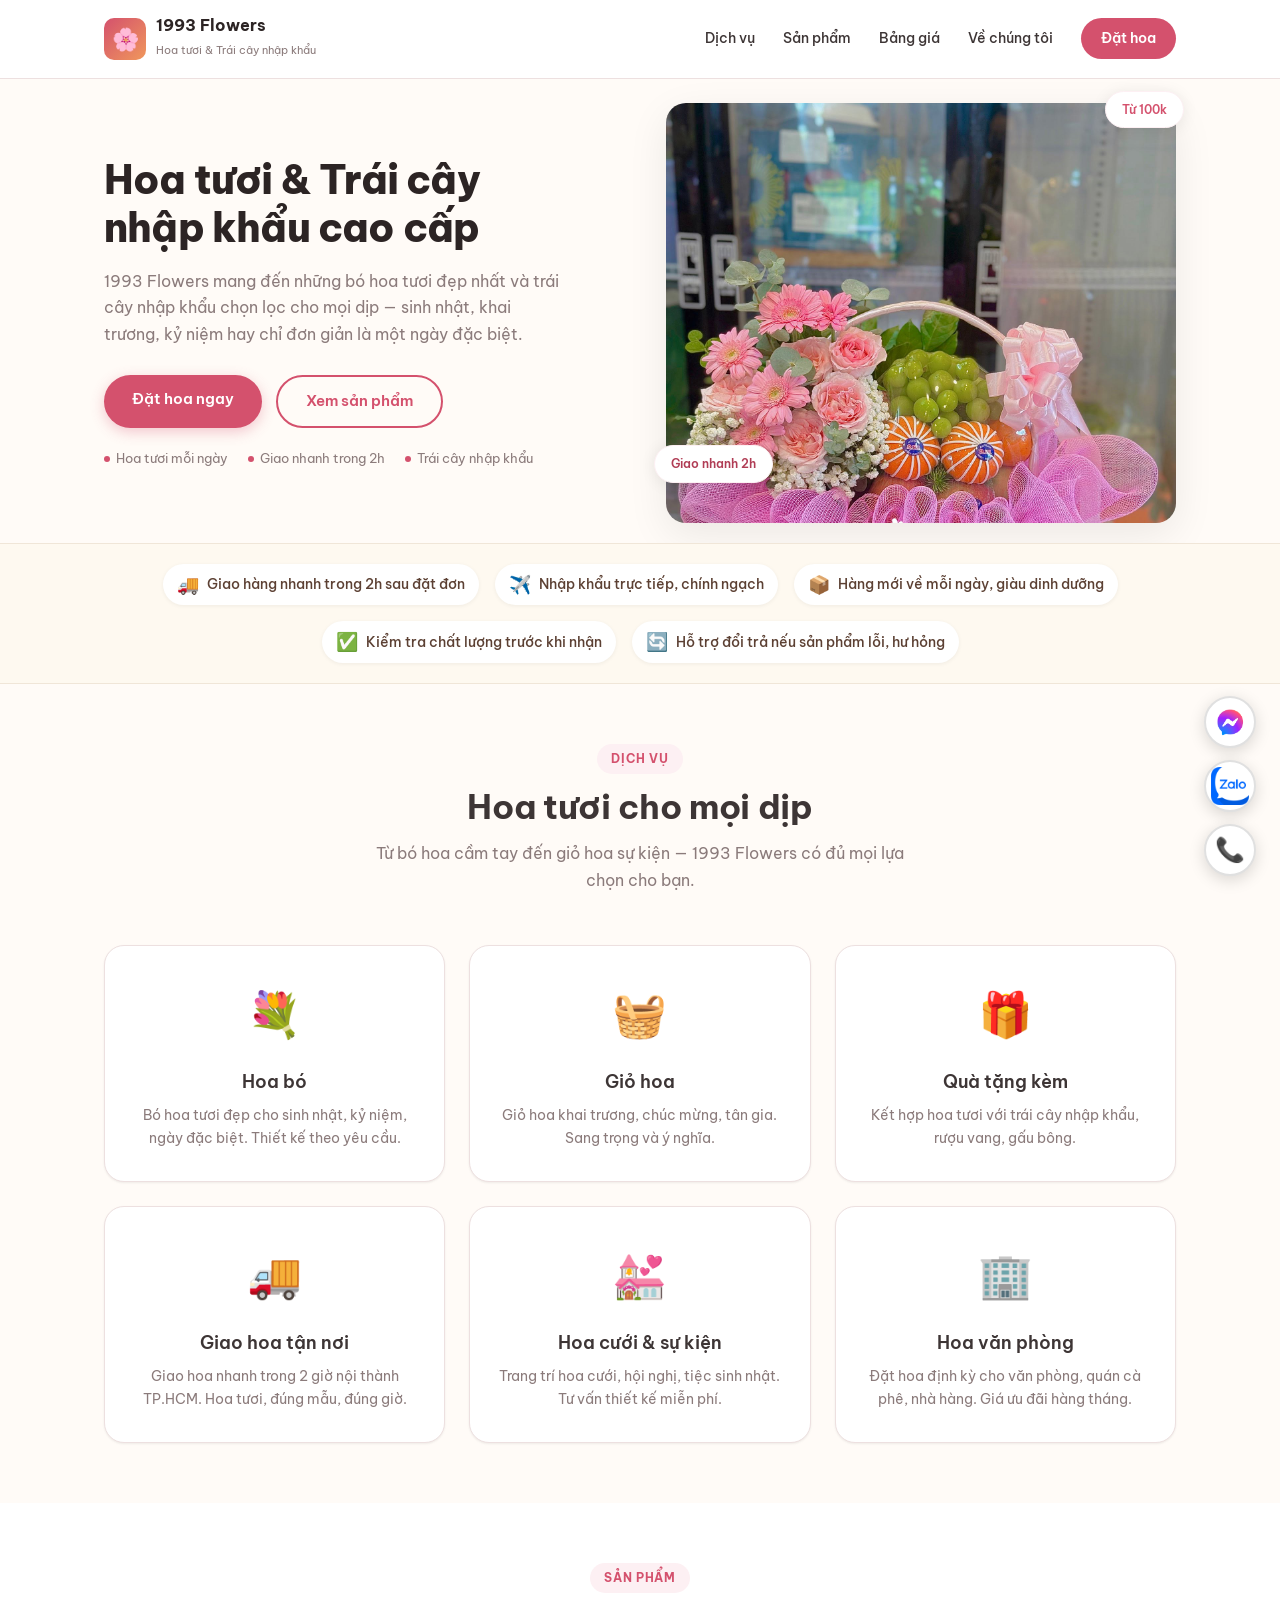
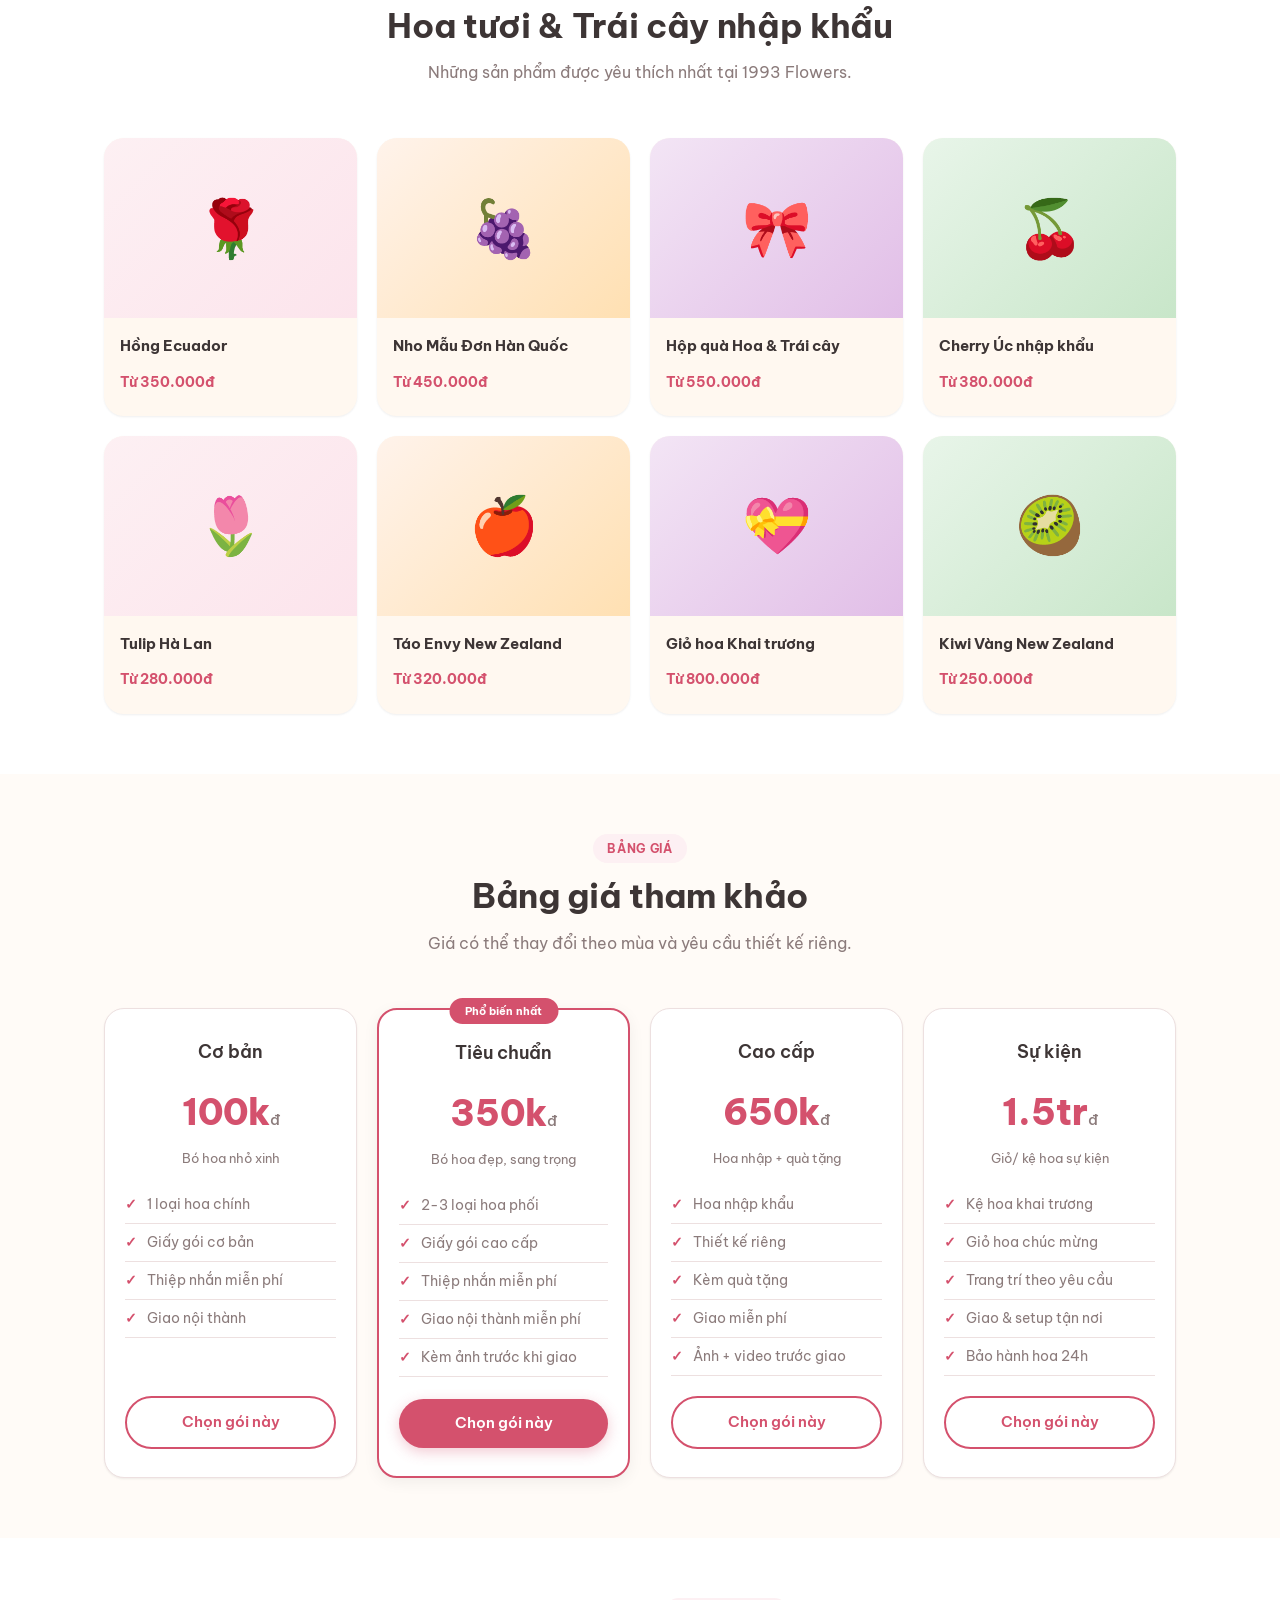
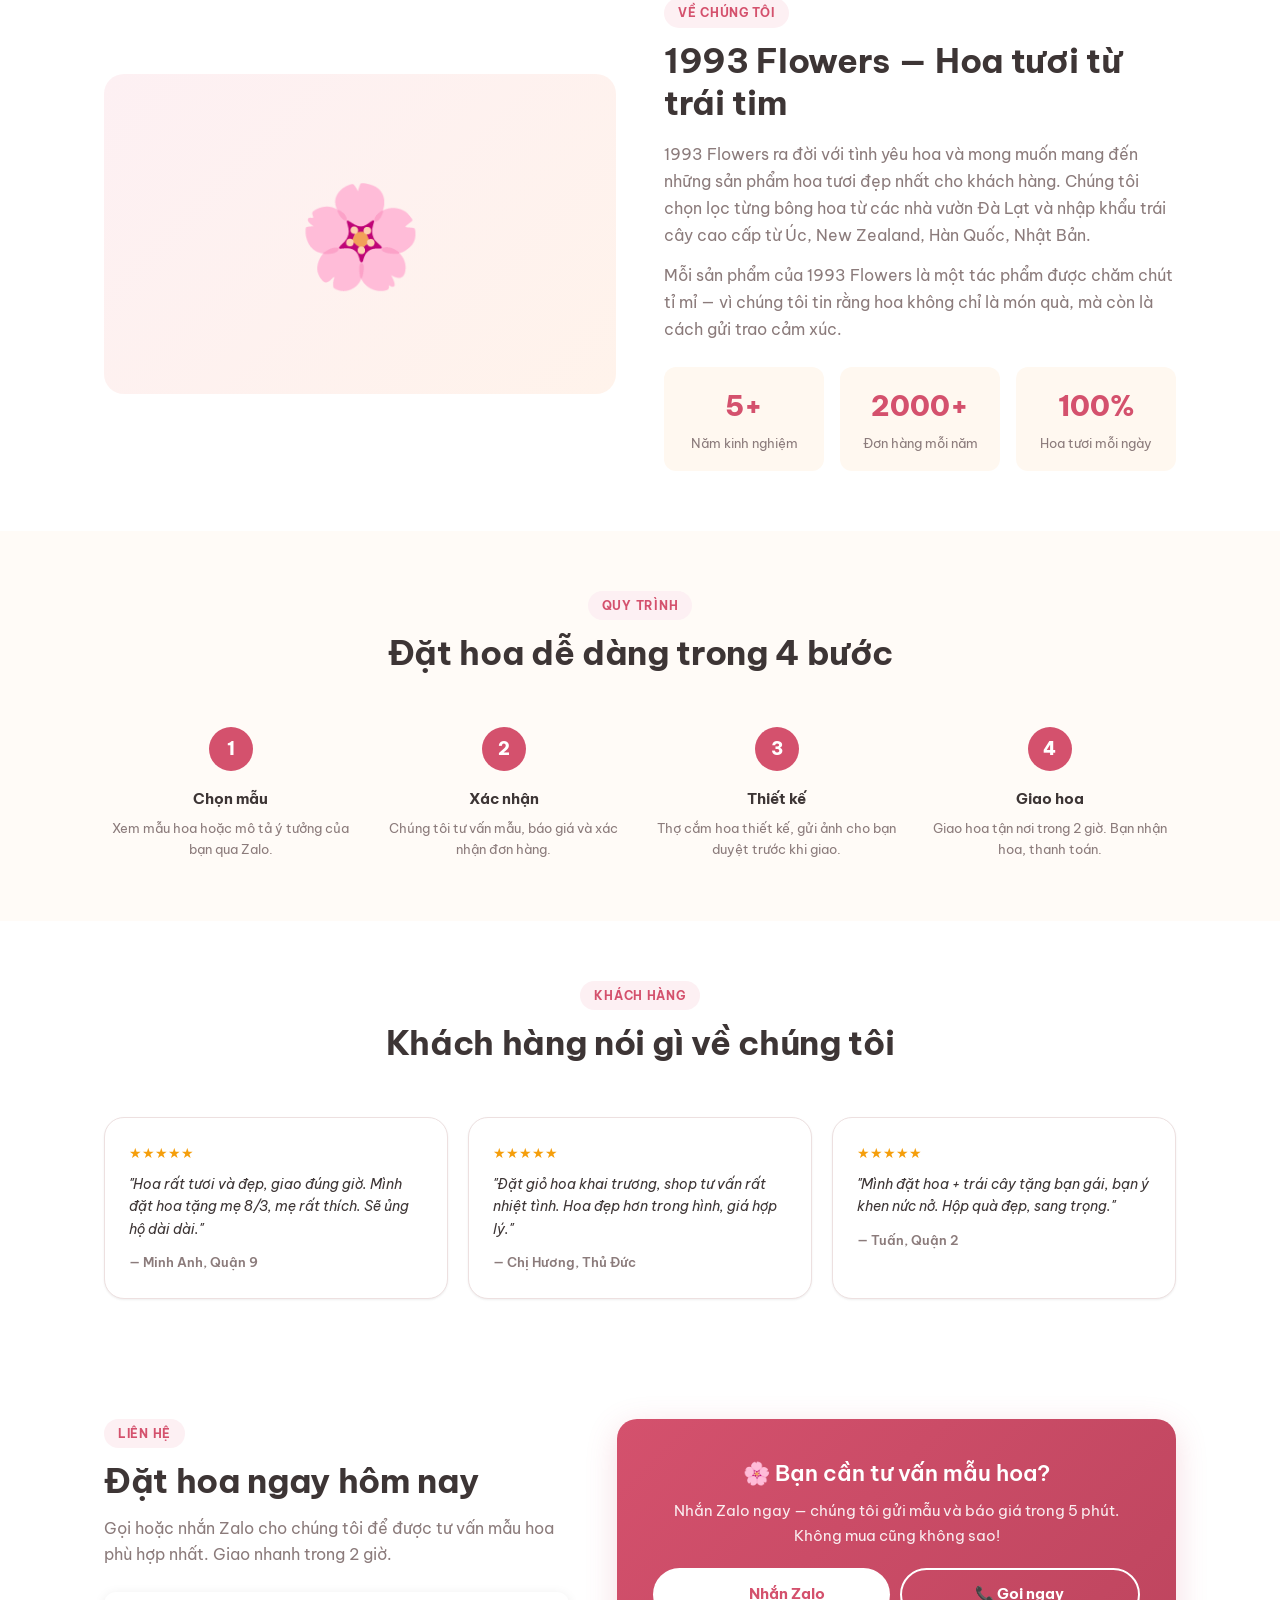
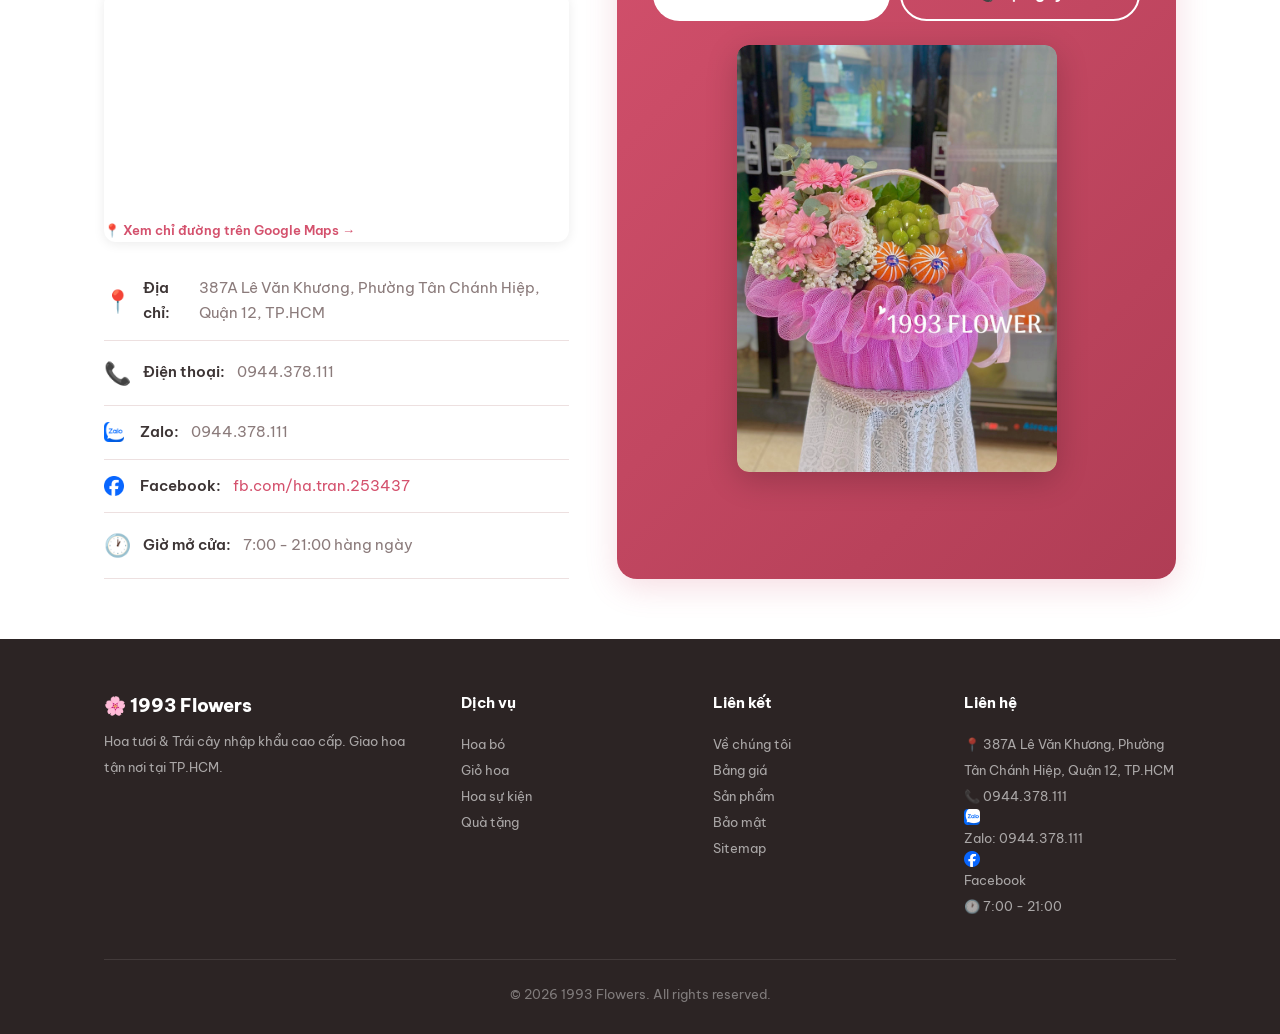
==== commit 449cc2d1: "Fix JSON-LD, hero image, mobile footer, SEO cleanup" ====
--- a/index.html
+++ b/index.html
@@ -24,8 +24,8 @@
   <meta name="theme-color" content="#D4516D" />
   <link rel="stylesheet" href="css/style.css" />
   <script type="application/ld+json">
-  {"@context":"https://schema.org","@graph":[{"@type":"Florist","@id":"https://1993flowers.com/#florist","name":"1993 Flowers","alternateName":["Tiệm Hoa 1993"],"url":"https://1993flowers.com/","address":{"@type":"PostalAddress","streetAddress":"387A Lê Văn Khương, Phường Tân Chánh Hiệp","addressLocality":"Quận 12, TP.HCM","addressCountry":"VN"},""telephone":"+849****8111","sameAs":["https://www.facebook.com/ha.tran.253437"],"priceRange"0đ - 5.000.000đ","image":"https://1993flowers.com/images/og-image.png"},{"@type":"WebSite","@id":"https://1993flowers.com/#website","name":"1993 Flowers","url":"https://1993flowers.com/"}]}
-  </script>
+  {"@context":"https://schema.org","@graph":[{"@type":"Florist","@id":"https://1993flowers.com/#florist","name":"1993 Flowers","alternateName":["Tiệm Hoa 1993"],"url":"https://1993flowers.com/","telephone":"+84944378111","address":{"@type":"PostalAddress","streetAddress":"387A Lê Văn Khương, Phường Tân Chánh Hiệp","addressLocality":"Quận 12, TP.HCM","addressCountry":"VN"},"priceRange":"100.000đ - 5.000.000đ","sameAs":["https://www.facebook.com/ha.tran.253437"],"image":"https://1993flowers.com/images/og-image.png"},{"@type":"WebSite","@id":"https://1993flowers.com/#website","name":"1993 Flowers","url":"https://1993flowers.com/"}]}
+</script>
 </head>
 <body>
 
@@ -52,16 +52,8 @@
   <div class="hero-trust"><span>Hoa tươi mỗi ngày</span><span>Giao nhanh trong 2h</span><span>Trái cây nhập khẩu</span></div>
 </div>
 <div class="hero-visual">
-  <div class="hero-mockup">
-    <div class="mockup-bar"><span></span><span></span><span></span><div class="mockup-url">1993flowers.com</div></div>
-    <div class="mockup-body">
-      <div class="mockup-banner"><div class="mockup-icon">🌸</div><div class="mockup-title"></div><div class="mockup-text"></div><div class="mockup-btn"></div></div>
-      <div class="mockup-cards">
-        <div class="mockup-card"><div class="mockup-card-dot"></div><div class="mockup-card-line"></div></div>
-        <div class="mockup-card"><div class="mockup-card-dot"></div><div class="mockup-card-line"></div></div>
-        <div class="mockup-card"><div class="mockup-card-dot"></div><div class="mockup-card-line"></div></div>
-      </div>
-    </div>
+  <div class="hero-image">
+    <img src="images/chia-se.jpg" alt="1993 Flowers - Hoa tươi & Trái cây nhập khẩu" loading="eager">
   </div>
   <div class="hero-float hero-float-price">Từ 100k</div>
   <div class="hero-float hero-float-mobile">Giao nhanh 2h</div>
@@ -161,7 +153,7 @@
 <h3>🌸 Bạn cần tư vấn mẫu hoa?</h3>
 <p>Nhắn Zalo ngay — chúng tôi gửi mẫu và báo giá trong 5 phút. Không mua cũng không sao!</p>
 <div class="cta-buttons">
-<a href="https://zalo.me/0944378111" class="btn btn-white"><img src="images/Zalo.webp" alt="" class="btn-icon"> Nhắn Zalo</a>
+<a href="https://zalo.me/0944378111" class="btn btn-white"><img src="images/Zalo.webp" alt="Zalo" class="btn-icon"> Nhắn Zalo</a>
 <a href="tel:0944378111" class="btn btn-white btn-outline-white">📞 Gọi ngay</a>
 </div>
 <div class="cta-image">
@@ -173,8 +165,8 @@
 <footer class="site-footer"><div class="container">
 <div class="footer-grid">
 <div class="footer-col"><div class="footer-logo">🌸 1993 Flowers</div><p>Hoa tươi & Trái cây nhập khẩu cao cấp. Giao hoa tận nơi tại TP.HCM.</p></div>
-<div class="footer-col"><h4>Dịch vụ</h4><a href="#services">Hoa bó</a><a href="#services">Giỏ hoa</a><a href="#services">Hoa sự kiện</a><a href="#services">Quà tặng</a></div>
-<div class="footer-col"><h4>Liên kết</h4><a href="#about">Về chúng tôi</a><a href="#pricing">Bảng giá</a><a href="#products">Sản phẩm</a><a href="privacy.html">Bảo mật</a><a href="sitemap.xml">Sitemap</a></div>
+<div class="footer-col footer-hide-mobile"><h4>Dịch vụ</h4><a href="#services">Hoa bó</a><a href="#services">Giỏ hoa</a><a href="#services">Hoa sự kiện</a><a href="#services">Quà tặng</a></div>
+<div class="footer-col footer-hide-mobile"><h4>Liên kết</h4><a href="#about">Về chúng tôi</a><a href="#pricing">Bảng giá</a><a href="#products">Sản phẩm</a><a href="privacy.html">Bảo mật</a><a href="sitemap.xml">Sitemap</a></div>
 <div class="footer-col"><h4>Liên hệ</h4><p>📍 387A Lê Văn Khương, Phường Tân Chánh Hiệp, Quận 12, TP.HCM</p><p>📞 0944.378.111</p><p><img src="images/Zalo.webp" alt="Zalo" class="footer-icon"> Zalo: 0944.378.111</p><p><img src="images/facebook.webp" alt="Facebook" class="footer-icon"> <a href="https://www.facebook.com/ha.tran.253437" target="_blank" rel="noopener" style="color:inherit">Facebook</a></p><p>🕐 7:00 - 21:00</p></div>
 </div><div class="footer-bottom">&copy; 2026 1993 Flowers. All rights reserved.</div></div></footer>
 
--- a/css/style.css
+++ b/css/style.css
@@ -16,7 +16,7 @@
 --shadow:0 1px 3px rgba(0,0,0,.04),0 1px 2px rgba(0,0,0,.03);
 --shadow-md:0 4px 16px rgba(0,0,0,.06);
 --shadow-lg:0 12px 40px rgba(0,0,0,.08);
---max-width:1120px;--section-gap:100px}
+--max-width:1120px;--section-gap:60px}
 
 h1{font-family:'Be Vietnam Pro',Arial,Helvetica,sans-serif;font-size:clamp(28px,4vw,40px);font-weight:800;letter-spacing:-.02em;line-height:1.2}
 h2{font-family:'Be Vietnam Pro',Arial,Helvetica,sans-serif;font-size:clamp(24px,3vw,34px);font-weight:700;letter-spacing:-.01em;line-height:1.25}
@@ -50,7 +50,7 @@
 .nav-toggle{display:none;background:none;border:none;cursor:pointer;padding:8px}
 .nav-toggle span{display:block;width:22px;height:2px;background:var(--text);margin:5px 0;border-radius:2px;transition:.3s}
 
-.hero{padding:60px 0 80px;overflow:hidden}
+.hero{padding:24px 0 20px;overflow:hidden}
 .hero-grid{display:grid;grid-template-columns:1fr 1fr;gap:52px;align-items:center}
 .hero-content h1{margin-bottom:16px;color:var(--dark)}
 .hero-content p{color:var(--muted);font-size:16px;max-width:460px;margin-bottom:28px}
@@ -59,6 +59,10 @@
 .hero-trust span{font-size:13px;color:var(--muted);display:flex;align-items:center;gap:6px}
 .hero-trust span::before{content:'';display:inline-block;width:6px;height:6px;border-radius:50%;background:var(--primary)}
 .hero-visual{position:relative}
+.hero-image{position:relative;border-radius:var(--radius-lg);overflow:hidden;box-shadow:var(--shadow-lg);max-height:420px}
+.hero-image img{width:100%;height:100%;display:block;object-fit:cover}
+@media(max-width:768px){.hero-image{border-radius:var(--radius);max-width:360px;max-height:300px;margin:0 auto}}
+
 .hero-mockup{background:var(--white);border-radius:16px;box-shadow:0 2px 32px rgba(0,0,0,.06),0 0 0 1px rgba(0,0,0,.03);overflow:hidden}
 .mockup-bar{background:#F8F9FA;padding:10px 16px;display:flex;align-items:center;gap:8px;border-bottom:1px solid #EEE}
 .mockup-bar span{width:10px;height:10px;border-radius:50%}
@@ -208,3 +212,5 @@
 .floating-contact a{width:48px;height:48px}
 .float-icon{width:32px;height:32px}
 }
+
+@media(max-width:768px){.footer-hide-mobile{display:none}}
